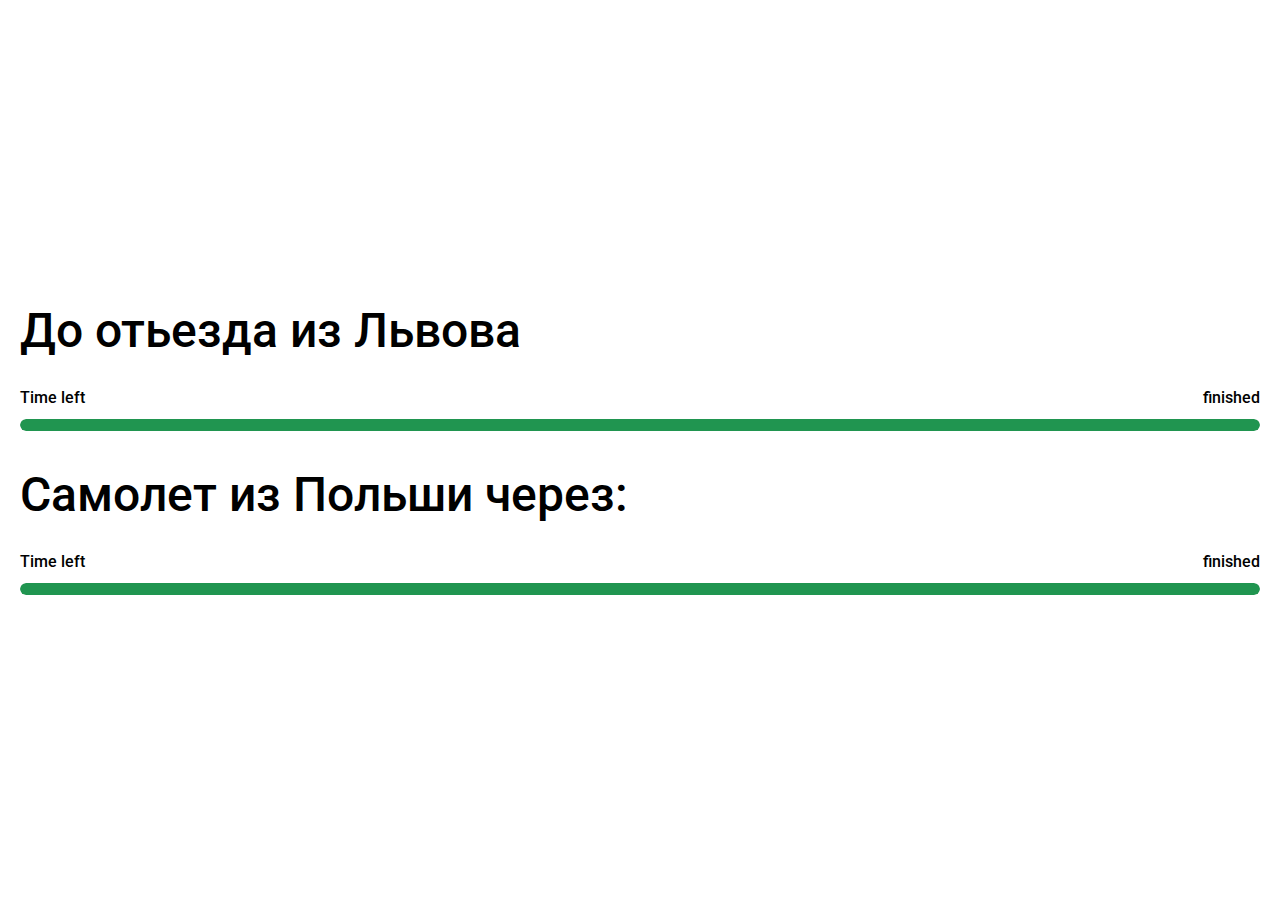
==== index.html @ 479c0423 "rename" ====
<!DOCTYPE html>
<html lang="en">

<head>
  <meta charset="UTF-8" />
  <meta http-equiv="X-UA-Compatible" content="IE=edge" />
  <meta name="viewport" content="width=device-width, initial-scale=1.0" />
  <link rel="preconnect" href="https://fonts.gstatic.com" />
  <link href="https://fonts.googleapis.com/css2?family=Roboto:wght@400;500&display=swap" rel="stylesheet" />
  <title>Countdown</title>
  <script>
    const start = new Date(Date.UTC(2023, 6, 12, 16, 30, 0));
    const end = new Date(Date.UTC(2023, 6, 20, 16, 13, 0));
    const endAir = new Date(Date.UTC(2023, 6, 21, 4, 0, 0));
    const releaseNotes = [
    ];
  </script>
  <style>
    * {
      box-sizing: border-box;
    }

    html {
      font-family: "Roboto", sans-serif;
    }

    body {
      margin: 0;
    }

    .maintenance {
      min-height: 100vh;
      margin: 0 auto;
      display: flex;
      gap: 30px;
      justify-content: center;
      align-items: center;
      flex-direction: column-reverse;
      padding: 35px 20px;
    }

    .maintenance__content {
      width: 100%;
    }

    .maintenance__wrapper h1 {
      font-size: 24px;
      font-weight: 500;
      line-height: 1.2;
      text-align: center;
      margin-bottom: 28px;
    }

    .maintenance__countdown {
      font-weight: 500;
      margin-bottom: 12px;
      display: flex;
      justify-content: space-between;
      font-size: 14px;
    }

    .maintenance__progress {
      display: block;
      height: 12px;
      width: 100%;
      overflow: hidden;
      margin-bottom: 35px;
      border-radius: 17px;
      background-color: #efefef;
    }

    .maintenance__progressBar {
      display: block;
      height: 100%;
      background-color: #209550;
      width: 0;
      border-radius: 17px;
      transition: width 0.2s;
    }

    @media screen and (min-width: 998px) {
      .maintenance {
        flex-direction: row;
      }

      .maintenance__wrapper h1 {
        font-size: 48px;
        text-align: left;
      }

      .maintenance__countdown {
        font-size: 16px;
      }

      .maintenance__list div {
        font-size: 20px;
      }
    }

    @media screen and (min-width: 1440px) {
      .maintenance__wrapper h1 {
        margin-bottom: 70px;
      }

      .maintenance__progress {
        margin-bottom: 60px;
      }
    }
  </style>
</head>

<body>
  <div class="maintenance">
    <div class="maintenance__content">
      <div class="maintenance__wrapper">
        <h1>До отьезда из Львова</h1>
        <div class="maintenance__countdown">
          Time left
          <span id="countdown"></span>
        </div>
        <div id="progress" class="maintenance__progress">
          <div id="progressBar" class="maintenance__progressBar"></div>
        </div>

      </div>
      <div class="maintenance__wrapper">
        <h1>Самолет из Польши через:</h1>
        <div class="maintenance__countdown">
          Time left
          <span id="countdownAir"></span>
        </div>
        <div id="progressAir" class="maintenance__progress">
          <div id="progressBarAir" class="maintenance__progressBar"></div>
        </div>
      </div>
    </div>

  </div>

  <script>
    const getProgressPercent = (startTime, endTime) => {
      const diff = Date.parse(endTime) - Date.parse(startTime);
      const totalTime = Math.ceil(diff / 1000);
      const diff2 = Date.parse(new Date()) - Date.parse(startTime);
      const runningTime = Math.ceil(diff2 / 1000);
      const percent = parseInt((runningTime / totalTime) * 100);

      if (percent >= 100) return "100%";

      return percent + "%";
    };

    const getTimeRemaining = (endTime) => {
      const t = Date.parse(endTime) - Date.parse(new Date());
      const seconds = Math.floor((t / 1000) % 60);
      const minutes = Math.floor((t / 1000 / 60) % 60);
      const hours = Math.floor((t / (1000 * 60 * 60)) % 24);
      const days = Math.floor(t / (1000 * 60 * 60 * 24));

      return {
        total: t,
        days: days,
        hours: hours,
        minutes: minutes,
        seconds: seconds,
      };
    };

    const initializeClock = (startTime, endTime) => {
      const countdown = document.querySelector("#countdown");
      const progressBar = document.querySelector("#progressBar");

      const updateClock = () => {
        const time = getTimeRemaining(endTime);
        const percent = getProgressPercent(startTime, endTime);

        countdown.innerHTML =
          ("0" + time.days) +
          "d : " +
          ("0" + time.hours).slice(-2) +
          "h : " +
          ("0" + time.minutes).slice(-2) +
          "m : " +
          ("0" + time.seconds).slice(-2) +
          "s";
        progressBar.style.width = percent;

        if (time.total <= 0) {
          countdown.innerHTML = "finished";
          clearInterval(timeInterval);
        }
      };

      updateClock();
      var timeInterval = setInterval(updateClock, 1000);
    };

    const initializeAirClock = (startTime, endTime) => {
      const countdown = document.querySelector("#countdownAir");
      const progressBar = document.querySelector("#progressBarAir");

      const updateClock = () => {
        const time = getTimeRemaining(endTime);
        const percent = getProgressPercent(startTime, endTime);

        countdown.innerHTML =
          ("0" + time.days) +
          "d : " +
          ("0" + time.hours).slice(-2) +
          "h : " +
          ("0" + time.minutes).slice(-2) +
          "m : " +
          ("0" + time.seconds).slice(-2) +
          "s";
        progressBar.style.width = percent;

        if (time.total <= 0) {
          countdown.innerHTML = "finished";
          clearInterval(timeInterval);
        }
      };

      updateClock();
      var timeInterval = setInterval(updateClock, 1000);
    };

    initializeClock(start, end);
    initializeAirClock(start, endAir);
  </script>
</body>

</html>
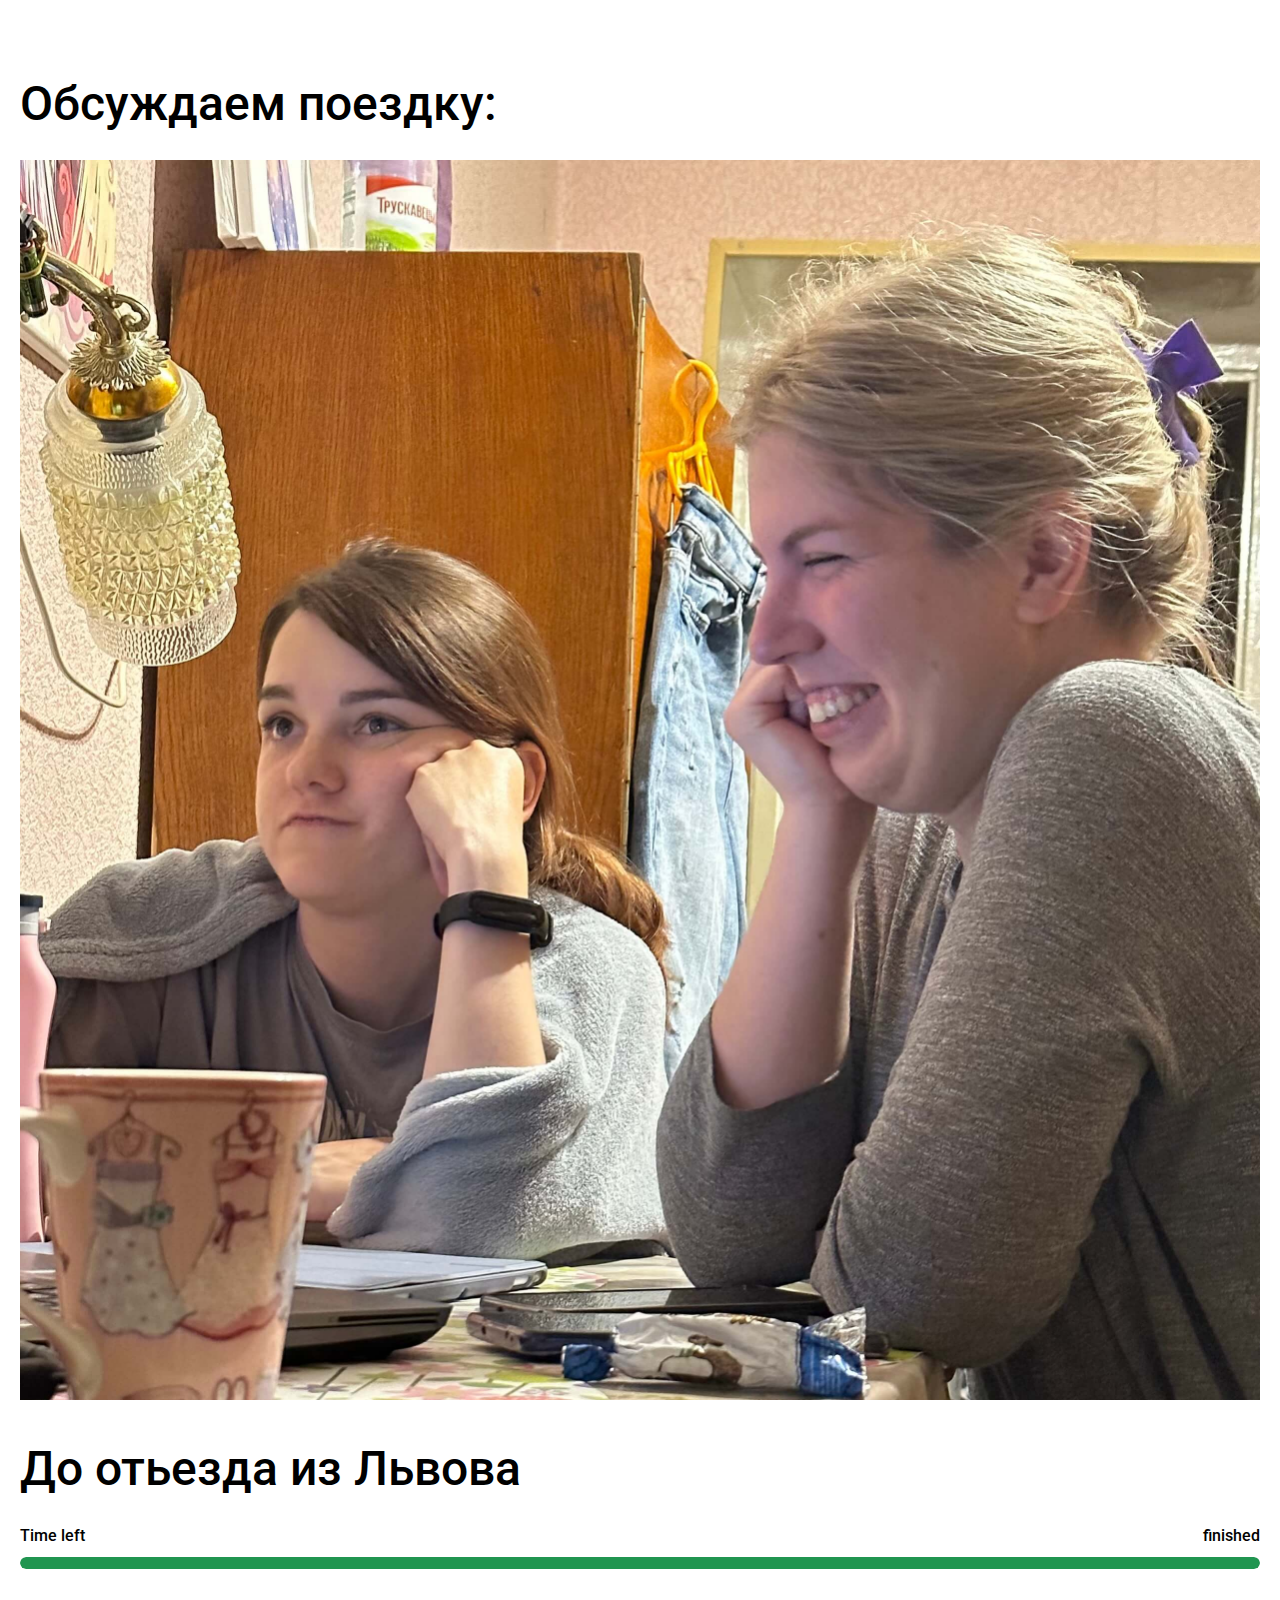
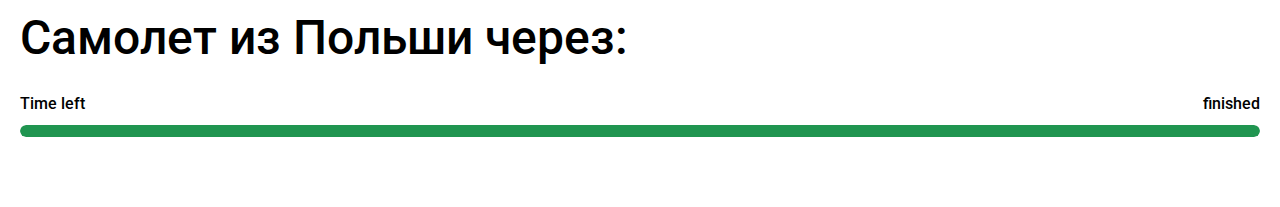
==== commit 718ab5d0: "added new image" ====
--- a/index.html
+++ b/index.html
@@ -8,112 +8,31 @@
   <link rel="preconnect" href="https://fonts.gstatic.com" />
   <link href="https://fonts.googleapis.com/css2?family=Roboto:wght@400;500&display=swap" rel="stylesheet" />
   <title>Countdown</title>
+  <link rel="stylesheet" href="./styles.css">
   <script>
-    const start = new Date(Date.UTC(2023, 6, 12, 16, 30, 0));
+    const start = new Date(Date.UTC(2023, 6, 11, 17, 0, 0));
     const end = new Date(Date.UTC(2023, 6, 20, 16, 13, 0));
     const endAir = new Date(Date.UTC(2023, 6, 21, 4, 0, 0));
     const releaseNotes = [
     ];
   </script>
-  <style>
-    * {
-      box-sizing: border-box;
-    }
-
-    html {
-      font-family: "Roboto", sans-serif;
-    }
-
-    body {
-      margin: 0;
-    }
-
-    .maintenance {
-      min-height: 100vh;
-      margin: 0 auto;
-      display: flex;
-      gap: 30px;
-      justify-content: center;
-      align-items: center;
-      flex-direction: column-reverse;
-      padding: 35px 20px;
-    }
-
-    .maintenance__content {
-      width: 100%;
-    }
-
-    .maintenance__wrapper h1 {
-      font-size: 24px;
-      font-weight: 500;
-      line-height: 1.2;
-      text-align: center;
-      margin-bottom: 28px;
-    }
-
-    .maintenance__countdown {
-      font-weight: 500;
-      margin-bottom: 12px;
-      display: flex;
-      justify-content: space-between;
-      font-size: 14px;
-    }
-
-    .maintenance__progress {
-      display: block;
-      height: 12px;
-      width: 100%;
-      overflow: hidden;
-      margin-bottom: 35px;
-      border-radius: 17px;
-      background-color: #efefef;
-    }
-
-    .maintenance__progressBar {
-      display: block;
-      height: 100%;
-      background-color: #209550;
-      width: 0;
-      border-radius: 17px;
-      transition: width 0.2s;
-    }
-
-    @media screen and (min-width: 998px) {
-      .maintenance {
-        flex-direction: row;
-      }
-
-      .maintenance__wrapper h1 {
-        font-size: 48px;
-        text-align: left;
-      }
-
-      .maintenance__countdown {
-        font-size: 16px;
-      }
-
-      .maintenance__list div {
-        font-size: 20px;
-      }
-    }
-
-    @media screen and (min-width: 1440px) {
-      .maintenance__wrapper h1 {
-        margin-bottom: 70px;
-      }
-
-      .maintenance__progress {
-        margin-bottom: 60px;
-      }
-    }
-  </style>
 </head>
 
 <body>
   <div class="maintenance">
     <div class="maintenance__content">
+
       <div class="maintenance__wrapper">
-        <h1>До отьезда из Львова</h1>
+        <h2>Обсуждаем поездку:</h2>
+
+        <div class="maintenance__imgs">
+          <img src="./img/1.jpeg" alt="">
+        </div>
+      </div>
+
+      <div class="maintenance__wrapper">
+        <h2>До отьезда из Львова</h2>
+
         <div class="maintenance__countdown">
           Time left
           <span id="countdown"></span>
@@ -124,7 +43,8 @@
 
       </div>
       <div class="maintenance__wrapper">
-        <h1>Самолет из Польши через:</h1>
+        <h2>Самолет из Польши через:</h2>
+
         <div class="maintenance__countdown">
           Time left
           <span id="countdownAir"></span>
@@ -229,4 +149,4 @@
   </script>
 </body>
 
-</html>+</html>
--- a/styles.css
+++ b/styles.css
@@ -0,0 +1,99 @@
+* {
+  box-sizing: border-box;
+}
+
+html {
+  font-family: "Roboto", sans-serif;
+}
+
+body {
+  margin: 0;
+}
+
+.maintenance {
+  min-height: 100vh;
+  margin: 0 auto;
+  display: flex;
+  gap: 30px;
+  justify-content: center;
+  align-items: center;
+  flex-direction: column-reverse;
+  padding: 35px 20px;
+}
+
+.maintenance__imgs {
+  display: flex;
+}
+
+.maintenance__imgs img {
+  width: 100%;
+  height: auto;
+}
+
+.maintenance__content {
+  width: 100%;
+}
+
+.maintenance__wrapper h2 {
+  font-size: 24px;
+  font-weight: 500;
+  line-height: 1.2;
+  text-align: center;
+  margin-bottom: 28px;
+}
+
+.maintenance__countdown {
+  font-weight: 500;
+  margin-bottom: 12px;
+  display: flex;
+  justify-content: space-between;
+  font-size: 14px;
+}
+
+.maintenance__progress {
+  display: block;
+  height: 12px;
+  width: 100%;
+  overflow: hidden;
+  margin-bottom: 35px;
+  border-radius: 17px;
+  background-color: #efefef;
+}
+
+.maintenance__progressBar {
+  display: block;
+  height: 100%;
+  background-color: #209550;
+  width: 0;
+  border-radius: 17px;
+  transition: width 0.2s;
+}
+
+@media screen and (min-width: 998px) {
+  .maintenance {
+    flex-direction: row;
+  }
+
+  .maintenance__wrapper h2 {
+    font-size: 48px;
+    text-align: left;
+  }
+
+  .maintenance__countdown {
+    font-size: 16px;
+  }
+
+  .maintenance__list div {
+    font-size: 20px;
+  }
+}
+
+@media screen and (min-width: 1440px) {
+  .maintenance__wrapper h1 {
+    margin-bottom: 70px;
+  }
+
+  .maintenance__progress {
+    margin-bottom: 60px;
+  }
+}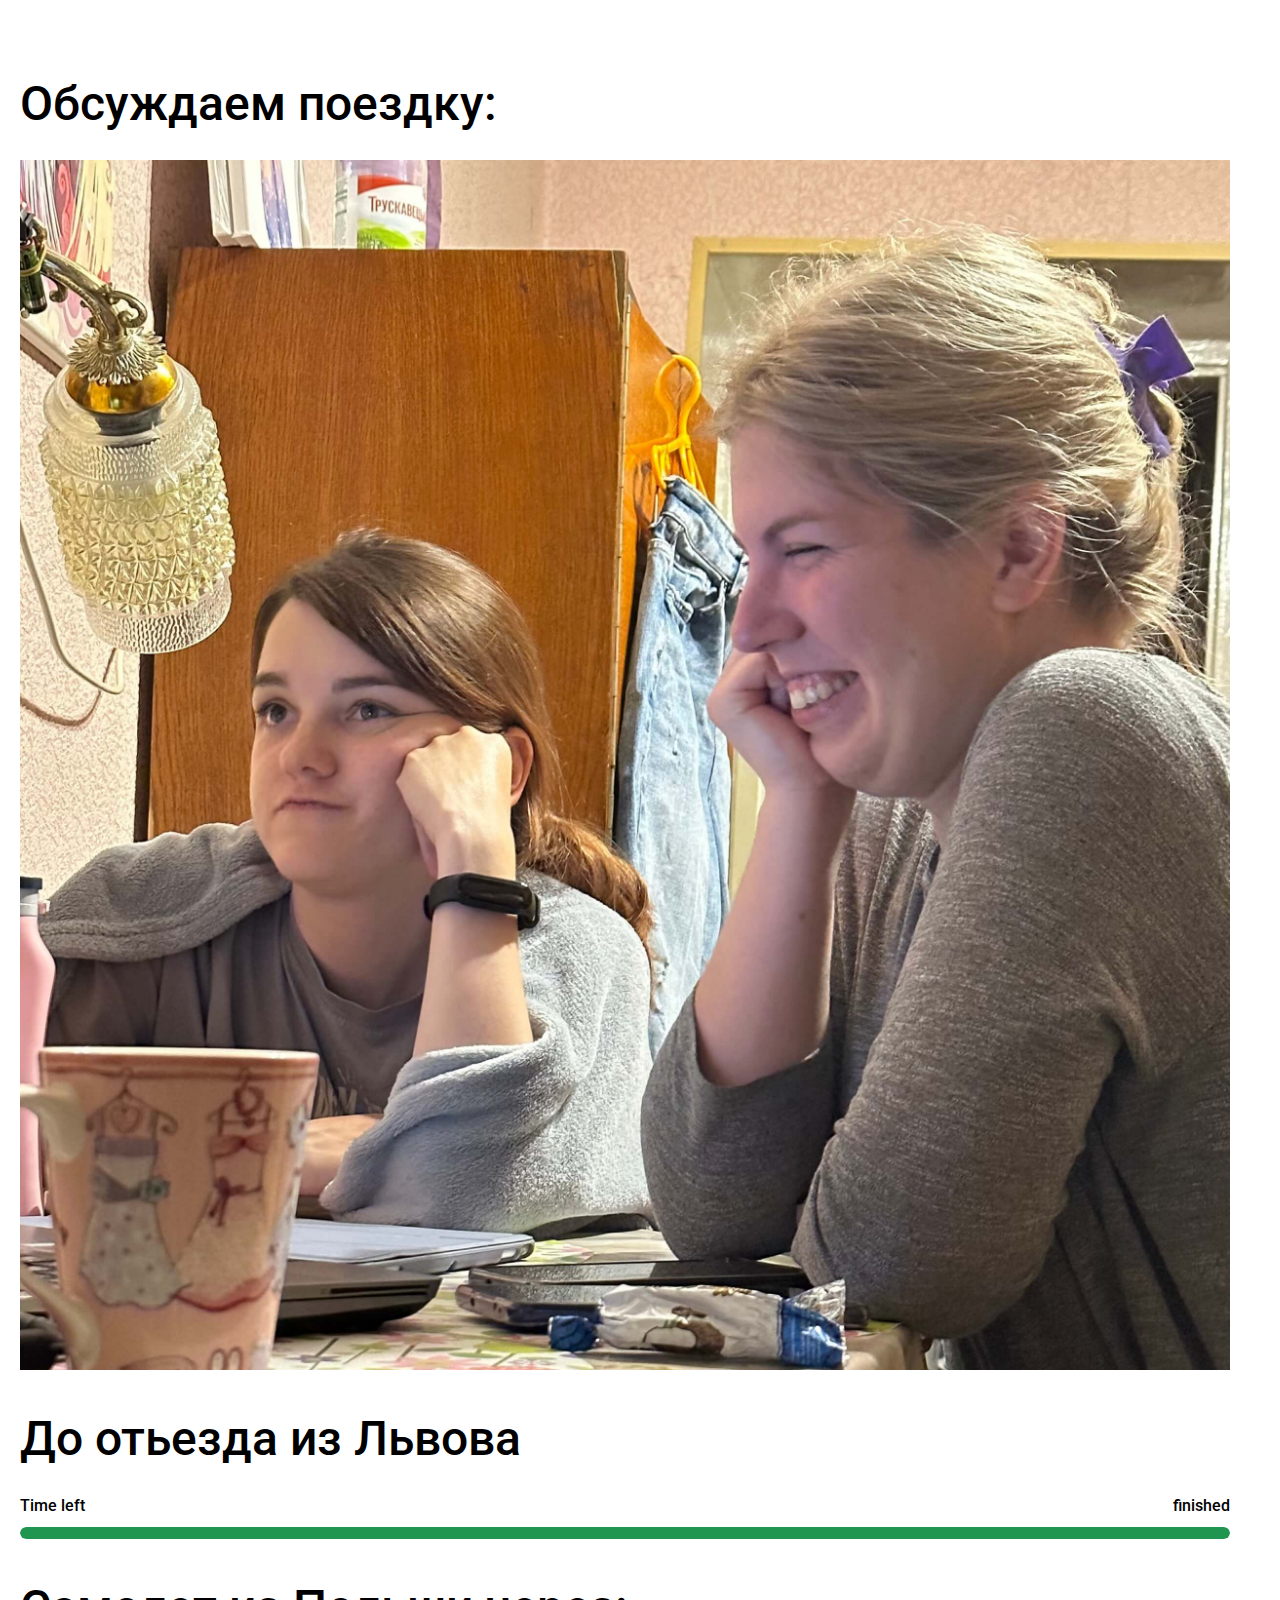
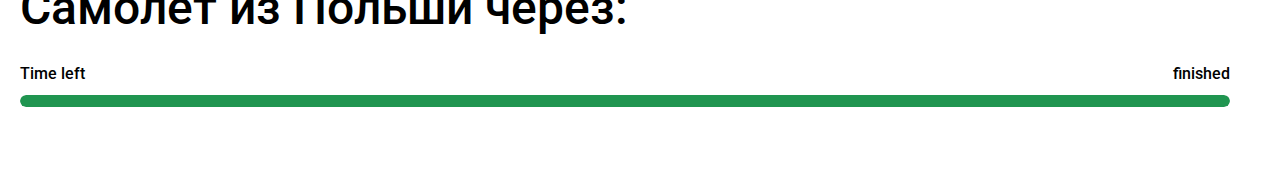
==== commit 7f16d2c8: "add weather widget" ====
--- a/index.html
+++ b/index.html
@@ -7,7 +7,13 @@
   <meta name="viewport" content="width=device-width, initial-scale=1.0" />
   <link rel="preconnect" href="https://fonts.gstatic.com" />
   <link href="https://fonts.googleapis.com/css2?family=Roboto:wght@400;500&display=swap" rel="stylesheet" />
-  <title>Countdown</title>
+  <title>Girls Trip</title>
+
+  <meta property="og:image" content="./img/1.jpeg">
+  <meta name="twitter:image" content="./img/1.jpeg">
+  <script src="https://cdn.aerisapi.com/sdk/js/latest/aerisweather.min.js"></script>
+  <link rel="stylesheet" href="https://cdn.aerisapi.com/sdk/js/latest/aerisweather.css">
+
   <link rel="stylesheet" href="./styles.css">
   <script>
     const start = new Date(Date.UTC(2023, 6, 11, 17, 0, 0));
@@ -55,6 +61,7 @@
       </div>
     </div>
 
+    <div id="weather"></div>
   </div>
 
   <script>
@@ -146,7 +153,25 @@
 
     initializeClock(start, end);
     initializeAirClock(start, endAir);
+
+    window.onload = function () {
+
+      fetch('https://api.openweathermap.org/data/2.5/weather?q=Corfu&appid=7c97e8fad4900fac1fc228f5bd7d97d1&units=metric')
+        .then(response => response.json())
+        .then(data => {
+          const weatherDiv = document.getElementById('weather');
+          weatherDiv.innerHTML = `
+          <p>Location: ${data.name}</p>
+          <p>Temperature: ${data.main.temp}°C</p>
+          <p>Description: ${data.weather[0].description}</p>
+        `;
+        })
+        .catch(error => {
+          console.log(error);
+        });
+
+    };
   </script>
 </body>
 
-</html>
+</html>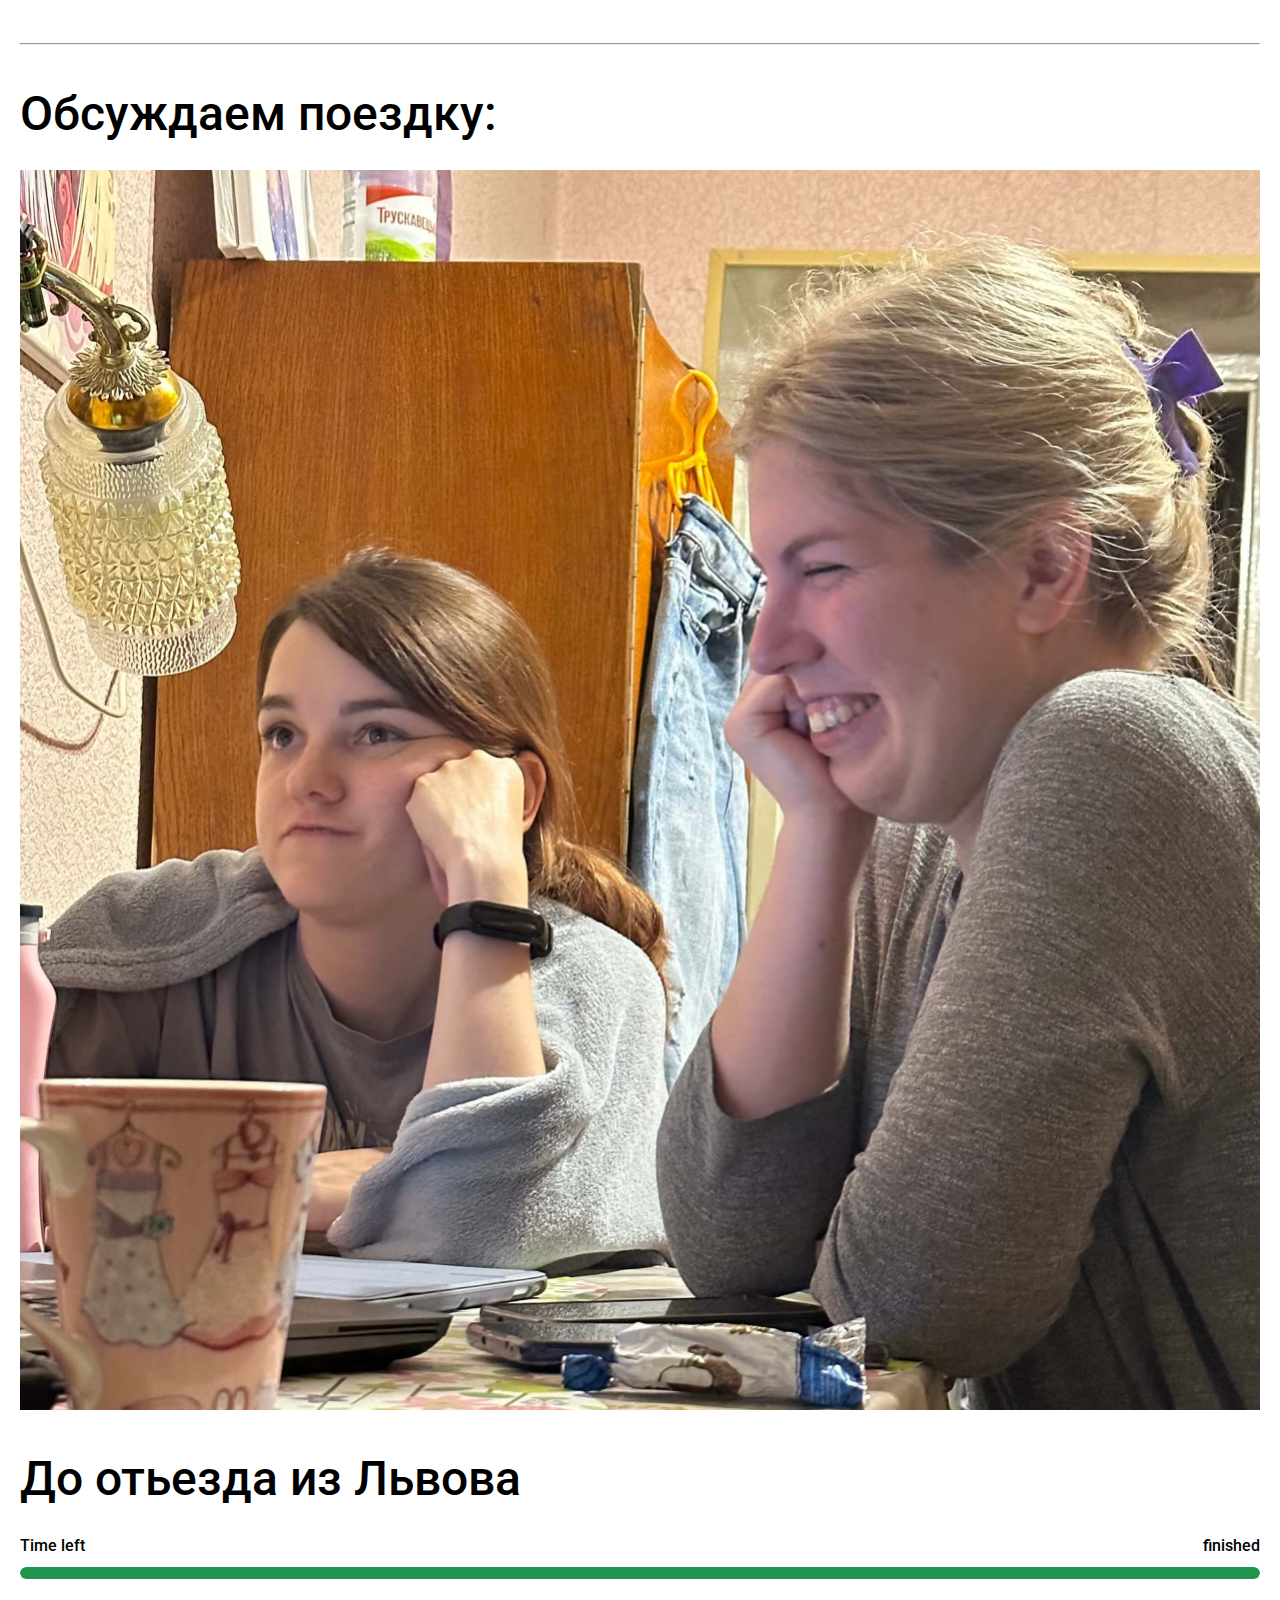
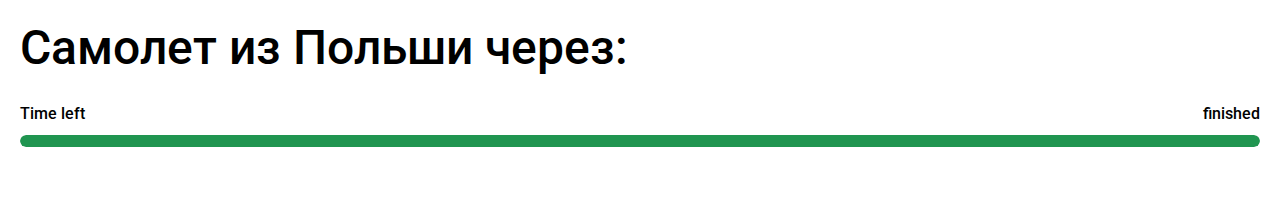
==== commit 6a3daf9c: "added some styling for weather info" ====
--- a/index.html
+++ b/index.html
@@ -27,6 +27,9 @@
 <body>
   <div class="maintenance">
     <div class="maintenance__content">
+      <div id="weather"></div>
+
+      <hr>
 
       <div class="maintenance__wrapper">
         <h2>Обсуждаем поездку:</h2>
@@ -61,7 +64,6 @@
       </div>
     </div>
 
-    <div id="weather"></div>
   </div>
 
   <script>
--- a/styles.css
+++ b/styles.css
@@ -8,6 +8,12 @@
 
 body {
   margin: 0;
+}
+
+#weather > p {
+  font-size: 20px;
+  text-align: center;
+  font-weight: 500;
 }
 
 .maintenance {
@@ -70,6 +76,11 @@
 }
 
 @media screen and (min-width: 998px) {
+  #weather > p {
+    font-size: 30px;
+    text-align: left;
+  }
+
   .maintenance {
     flex-direction: row;
   }
